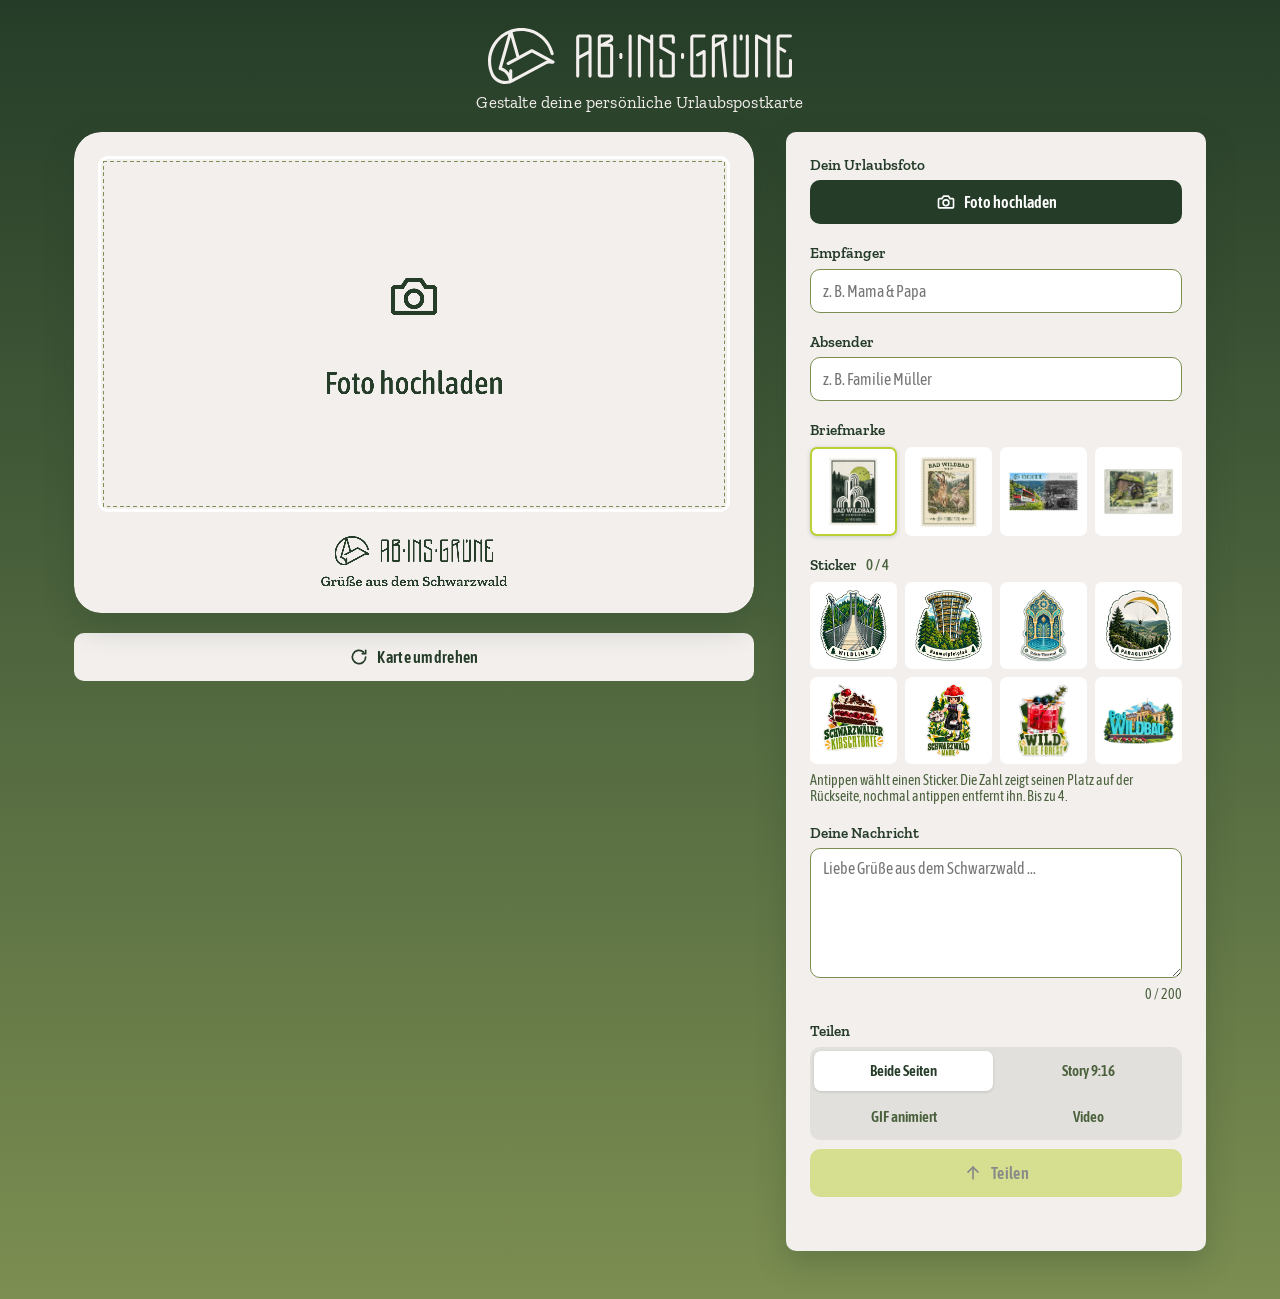
==== index.html @ 9fe1a728 "Two-step share for GIF/video so navigator.share runs inside a fresh tap Co-Authored-By: Claude Sonne" ====
<!DOCTYPE html>
<html lang="de">
<head>
  <meta charset="UTF-8">
  <meta name="viewport" content="width=device-width, initial-scale=1.0">
  <title>Ab ins Grüne – Postkarten-Generator</title>
  <link rel="preconnect" href="https://fonts.googleapis.com">
  <link rel="preconnect" href="https://fonts.gstatic.com" crossorigin>
  <link href="https://fonts.googleapis.com/css2?family=Zilla+Slab:wght@400;600;700&family=Asap+Condensed:ital,wght@0,400;0,500;0,600;0,700;1,500&display=swap" rel="stylesheet">
  <link rel="stylesheet" href="postkarte.css?v=8">
</head>
<body>
  <header class="page-header">
    <img class="page-logo" src="assets/AIG_logotype_signet_links_dust.svg" alt="Ab ins Grüne">
    <p class="page-tagline">Gestalte deine persönliche Urlaubspostkarte</p>
  </header>

  <main class="layout">
    <section class="preview-column">
      <div class="postcard-flip" id="postcard-flip">
        <div class="postcard-flip-inner" id="postcard-flip-inner">
          <div class="postcard-face postcard-face--front">
            <div class="postcard-face-clip">
              <canvas id="canvas-front" width="2880" height="2036" aria-label="Vorderseite der Postkarte"></canvas>
            </div>
          </div>
          <div class="postcard-face postcard-face--back">
            <div class="postcard-face-clip">
              <canvas id="canvas-back" width="2880" height="2036" aria-label="Rückseite der Postkarte"></canvas>
            </div>
          </div>
        </div>
      </div>

      <!-- Bewusst nur Karte + Umdrehen: diese Spalte klebt mobil am oberen Rand
           (siehe postkarte.css), und position: sticky kann nur innerhalb der
           eigenen Elternbox wandern. Alles weitere würde die angeheftete
           Höhe aufblasen und die Formularfelder verdrängen — die
           Teilen-Bedienung sitzt deshalb in der Formularspalte. -->
      <div class="preview-actions">
        <button type="button" id="btn-flip" class="btn btn-secondary">
          <svg class="btn-icon" viewBox="0 0 24 24" width="24" height="24" fill="none" stroke="currentColor" stroke-width="2" stroke-linecap="round" stroke-linejoin="round" aria-hidden="true"><path d="M20 12a8 8 0 1 1-2.6-5.9"/><path d="M20 4v4h-4"/></svg> Karte umdrehen
        </button>
      </div>
    </section>

    <section class="form-column">
      <div class="form-group">
        <label for="photo-input" class="form-label">Dein Urlaubsfoto</label>
        <label for="photo-input" class="upload-button">
          <svg class="btn-icon" viewBox="0 0 24 24" width="24" height="24" fill="none" stroke="currentColor" stroke-width="2" stroke-linecap="round" stroke-linejoin="round" aria-hidden="true"><path d="M4 8h3l2-3h6l2 3h3a1 1 0 0 1 1 1v9a1 1 0 0 1-1 1H4a1 1 0 0 1-1-1V9a1 1 0 0 1 1-1z"/><circle cx="12" cy="13" r="3.5"/></svg> Foto hochladen
        </label>
        <input type="file" id="photo-input" accept="image/*" class="visually-hidden">
        <button type="button" id="btn-recrop" class="btn btn-secondary form-button" hidden>
          <svg class="btn-icon" viewBox="0 0 24 24" width="24" height="24" fill="none" stroke="currentColor" stroke-width="2" stroke-linecap="round" stroke-linejoin="round" aria-hidden="true"><circle cx="6" cy="6" r="3"/><circle cx="6" cy="18" r="3"/><path d="M8.5 7.5 20 19M8.5 16.5 20 5"/></svg> Ausschnitt anpassen
        </button>
      </div>

      <div class="form-group">
        <label for="recipient-input" class="form-label">Empfänger</label>
        <input type="text" id="recipient-input" class="form-input" placeholder="z. B. Mama &amp; Papa" maxlength="40">
      </div>

      <div class="form-group">
        <label for="sender-input" class="form-label">Absender</label>
        <input type="text" id="sender-input" class="form-input" placeholder="z. B. Familie M&uuml;ller" maxlength="40">
      </div>

      <!-- Auswahl ueber Bildvorschauen statt Textlabels: der Gast sieht, was
           er waehlt. Die Gruppe wird von updateStampOptions() ausgeblendet,
           wenn keines der Motive geladen werden konnte. -->
      <div class="form-group stamp-group" id="stamp-group" hidden>
        <span class="form-label">Briefmarke</span>
        <div class="stamp-choices" role="group" aria-label="Briefmarken-Motiv">
          <button type="button" class="stamp-choice" data-stamp="bad-wildbad" aria-pressed="false">
            <img src="assets/AIG_marke_bad_wildbad.webp" alt="Bad Wildbad" loading="lazy">
          </button>
          <button type="button" class="stamp-choice" data-stamp="hasen" aria-pressed="false">
            <img src="assets/AIG_marke_hasen.webp" alt="Hasen" loading="lazy">
          </button>
          <button type="button" class="stamp-choice" data-stamp="sommerbergbahn" aria-pressed="false">
            <img src="assets/AIG_marke_sommerbergbahn.webp" alt="Sommerbergbahn" loading="lazy">
          </button>
          <button type="button" class="stamp-choice" data-stamp="wasserrad" aria-pressed="false">
            <img src="assets/AIG_marke_wasserrad.webp" alt="Wasserrad im Kurpark" loading="lazy">
          </button>
        </div>
      </div>

      <!-- Sticker liegen auf der Rueckseite unter den Adresszeilen (feste
           Plaetze, siehe drawBackStickers in postkarte.js). Die Kacheln sind
           Schalter und werden von updateStickerOptions() eingeblendet, sobald
           ihre Datei geladen ist; die Zahl darauf ist der Platz auf der Karte. -->
      <div class="form-group sticker-group" id="sticker-group" hidden>
        <span class="form-label">Sticker <span class="sticker-count" id="sticker-count">0 / 4</span></span>
        <div class="sticker-choices" role="group" aria-label="Sticker auswählen">
          <button type="button" class="sticker-choice" data-sticker="wildline" aria-label="Sticker Wildline" aria-pressed="false" hidden>
            <img src="assets/AIG_sticker_wildline.webp" alt="" loading="lazy">
          </button>
          <button type="button" class="sticker-choice" data-sticker="baumwipfelpfad" aria-label="Sticker Baumwipfelpfad" aria-pressed="false" hidden>
            <img src="assets/AIG_sticker_baumwipfelpfad.webp" alt="" loading="lazy">
          </button>
          <button type="button" class="sticker-choice" data-sticker="palais-thermal" aria-label="Sticker Palais Thermal" aria-pressed="false" hidden>
            <img src="assets/AIG_sticker_palais_thermal.webp" alt="" loading="lazy">
          </button>
          <button type="button" class="sticker-choice" data-sticker="paragliding" aria-label="Sticker Paragliding" aria-pressed="false" hidden>
            <img src="assets/AIG_sticker_paragliding.webp" alt="" loading="lazy">
          </button>
          <button type="button" class="sticker-choice" data-sticker="kirschtorte" aria-label="Sticker Schwarzwälder Kirschtorte" aria-pressed="false" hidden>
            <img src="assets/AIG_sticker_kirschtorte.webp" alt="" loading="lazy">
          </button>
          <button type="button" class="sticker-choice" data-sticker="marie" aria-label="Sticker Schwarzwald Marie" aria-pressed="false" hidden>
            <img src="assets/AIG_sticker_marie.webp" alt="" loading="lazy">
          </button>
          <button type="button" class="sticker-choice" data-sticker="wild-blue-forest" aria-label="Sticker Wild Blue Forest" aria-pressed="false" hidden>
            <img src="assets/AIG_sticker_wild_blue_forest.webp" alt="" loading="lazy">
          </button>
          <button type="button" class="sticker-choice" data-sticker="bad-wildbad" aria-label="Sticker Bad Wildbad" aria-pressed="false" hidden>
            <img src="assets/AIG_sticker_bad_wildbad.webp" alt="" loading="lazy">
          </button>
        </div>
        <p class="sticker-hint">Antippen wählt einen Sticker. Die Zahl zeigt seinen Platz auf der Rückseite, nochmal antippen entfernt ihn. Bis zu 4.</p>
      </div>

      <div class="form-group">
        <label for="message-input" class="form-label">Deine Nachricht</label>
        <textarea id="message-input" class="form-textarea" rows="6" maxlength="200" placeholder="Liebe Grüße aus dem Schwarzwald ..."></textarea>
        <p class="char-counter"><span id="char-count">0</span> / 200</p>
      </div>

      <div class="form-group share-group">
        <span class="form-label">Teilen</span>

        <div class="share-format" role="group" aria-label="Format zum Teilen">
          <button type="button" id="fmt-both" class="share-format-option is-active" aria-pressed="true">Beide Seiten</button>
          <button type="button" id="fmt-story" class="share-format-option" aria-pressed="false">Story 9:16</button>
          <button type="button" id="fmt-gif" class="share-format-option" aria-pressed="false">GIF animiert</button>
          <button type="button" id="fmt-video" class="share-format-option" aria-pressed="false">Video</button>
        </div>

        <button type="button" id="btn-share" class="btn btn-primary share-button" disabled>
          <svg class="btn-icon" viewBox="0 0 24 24" width="24" height="24" fill="none" stroke="currentColor" stroke-width="2" stroke-linecap="round" stroke-linejoin="round" aria-hidden="true"><path d="M12 19V5"/><path d="M6 11l6-6 6 6"/></svg> <span id="share-label">Teilen</span>
        </button>
        <p class="share-status" id="share-status" role="status" aria-live="polite"></p>

      </div>
    </section>
  </main>

  <!-- Bewusst am Ende von <body> und ausserhalb von .layout: .postcard-flip
       setzt perspective und .postcard-flip-inner ein transform, beides erzeugt
       einen Containing Block, in dem ein Overlay falsch sitzen wuerde.
       Natives <dialog> + showModal() liefert Fokusfalle, Escape, Top-Layer und
       inerten Hintergrund ohne selbstgebaute Logik. -->
  <dialog id="crop-dialog" class="crop-dialog" aria-labelledby="crop-dialog-title">
    <div class="crop-dialog-body">
      <h2 id="crop-dialog-title" class="crop-dialog-title">Bildausschnitt w&auml;hlen</h2>

      <div class="crop-stage" id="crop-stage">
        <canvas id="crop-canvas" aria-label="Vorschau des gew&auml;hlten Bildausschnitts"></canvas>
      </div>

      <!-- Zoom-Slider zusaetzlich zu Mausrad/Pinch, weil ein Canvas selbst
           nicht per Tastatur oder Screenreader bedienbar ist. -->
      <div class="crop-zoom">
        <label for="crop-zoom" class="crop-zoom-label">Zoom</label>
        <input type="range" id="crop-zoom" class="crop-zoom-slider" min="1" max="4" step="0.01" value="1">
      </div>

      <p class="crop-hint">Zum Verschieben ziehen. Zum Zoomen (auch Verkleinern) den Regler, das Mausrad oder zwei Finger nutzen.</p>

      <div class="crop-actions">
        <button type="button" id="crop-cancel" class="btn btn-secondary">Abbrechen</button>
        <button type="button" id="crop-confirm" class="btn btn-primary">&Uuml;bernehmen</button>
      </div>
    </div>
  </dialog>

  <script src="postkarte.js?v=8"></script>
</body>
</html>
---- postkarte.css ----
/* ============================================================
   Ab ins Grüne – Marken-Tokens
   Quelle: Ab_ins_Gruene_Brand_Guideline.pdf (Stand 27.08.2026)
   Logo-Dateien liegen unverändert in /assets (Original-SVG).
   ============================================================ */
:root {
  --c-wald: #253C28;
  --c-wald2: #4A613C;
  --c-wald3: #7C8E51;
  --c-fichte: #BBD034;
  --c-graphite: #202829;
  --c-dust: #F2EFED;
  --c-white: #FFFFFF;
  --c-gold: #A17621;
  --c-gold2: #D4A12C;
  --c-gold3: #FFD962;

  --font-heading: 'Zilla Slab', Georgia, 'Iowan Old Style', serif;
  --font-body: 'Asap Condensed', 'Segoe UI', system-ui, sans-serif;

  --radius: 10px;
  --shadow-card: 0 12px 30px rgba(37, 60, 40, 0.25);
}

* {
  box-sizing: border-box;
}

html, body {
  margin: 0;
  padding: 0;
}

body {
  background: var(--c-wald3);
  background: linear-gradient(180deg, var(--c-wald) 0%, var(--c-wald2) 45%, var(--c-wald3) 100%);
  min-height: 100vh;
  font-family: var(--font-body);
  color: var(--c-graphite);
}

.visually-hidden {
  position: absolute;
  width: 1px;
  height: 1px;
  overflow: hidden;
  clip: rect(0 0 0 0);
  white-space: nowrap;
}

/* ---------------- Header ---------------- */
.page-header {
  display: flex;
  flex-direction: column;
  align-items: center;
  gap: 0.5rem;
  padding: 1.75rem 1rem 1.25rem;
  text-align: center;
}

.page-logo {
  height: 56px;
  width: auto;
}

.page-tagline {
  margin: 0;
  color: var(--c-dust);
  font-family: var(--font-heading);
  font-size: 1.05rem;
  letter-spacing: 0.01em;
}

/* ---------------- Layout ---------------- */
.layout {
  display: flex;
  flex-direction: column;
  align-items: center;
  gap: 2rem;
  padding: 0 1rem 3rem;
  max-width: 1240px;
  margin: 0 auto;
}

.preview-column {
  display: flex;
  flex-direction: column;
  align-items: center;
  width: 100%;
  max-width: 420px;
}

.form-column {
  width: 100%;
  max-width: 420px;
  background: var(--c-dust);
  border-radius: var(--radius);
  padding: 1.5rem;
  box-shadow: var(--shadow-card);
}

@media (min-width: 900px) {
  .layout {
    flex-direction: row;
    align-items: flex-start;
    justify-content: center;
  }

  /* Die Karte bekommt allen Platz, den das Formular uebrig laesst (bis 680px,
     vorher 420px); das Formular behaelt seine feste Breite. */
  .preview-column {
    flex: 1 1 0;
    min-width: 0;
    max-width: 680px;
  }

  .form-column {
    flex: 0 0 420px;
  }
}

/* ---------------- Postcard flip ---------------- */
.postcard-flip {
  width: 100%;
  perspective: 1800px;
  cursor: pointer;
}

.postcard-flip-inner {
  position: relative;
  width: 100%;
  /* Default (Querformat); wird von applyFormat() in postkarte.js dynamisch
     per Inline-Style auf das tatsächlich gewählte Kartenformat gesetzt. */
  aspect-ratio: 2880 / 2036;
  transform-style: preserve-3d;
  -webkit-transform-style: preserve-3d;
  transition: transform 0.7s cubic-bezier(0.4, 0.2, 0.2, 1);
  /* Hier bewusst KEIN filter/opacity/mask: das sind Grouping-Properties, die
     den preserve-3d-Kontext abflachen. Ein filter: drop-shadow() an dieser
     Stelle hat genau das getan — dadurch wurde beim Umdrehen die gespiegelte
     Vorderseite statt der Rückseite angezeigt. Der Kartenschatten liegt
     deshalb als box-shadow auf .postcard-face-clip. */
}

.postcard-flip-inner.is-flipped {
  transform: rotateY(180deg);
  -webkit-transform: rotateY(180deg);
}

/* backface-visibility + 3D-Rotation leben auf diesem Element; der visuelle
   Zuschnitt (border-radius/overflow) lebt auf .postcard-face-clip darunter.
   Getrennt, weil WebKit/Safari backface-visibility unzuverlässig ignoriert,
   wenn overflow:hidden auf demselben Element wie ein 3D-transform sitzt —
   das erzeugte den "gespiegelte Rückseite"-Bug. */
.postcard-face {
  position: absolute;
  inset: 0;
  backface-visibility: hidden;
  -webkit-backface-visibility: hidden;
}

.postcard-face--back {
  transform: rotateY(180deg);
  -webkit-transform: rotateY(180deg);
}

.postcard-face-clip {
  position: absolute;
  inset: 0;
  /* 4 % der Breite, 5,66 % der Hoehe = kreisrunde Ecken im Kartenverhaeltnis
     1,414. Passt zu CARD_RADIUS.card in postkarte.js (Export). */
  border-radius: 4% / 5.66%;
  overflow: hidden;
  /* Kartenschatten: siehe Hinweis bei .postcard-flip-inner — als box-shadow
     pro Kartenseite, weil ein filter auf dem 3D-Container den Flip zerstört.
     overflow:hidden beschneidet nur Kinder, nicht den eigenen Schatten. */
  box-shadow: var(--shadow-card);
}

.postcard-face canvas {
  display: block;
  width: 100%;
  height: 100%;
  border-radius: 4% / 5.66%;
}

/* Klebende Vorschau — nur einspaltig (unterhalb des 900px-Umbruchs). Im
   Desktop-Zweispalter steht die Vorschau ohnehin permanent neben dem
   Formular. Die Referenz (wishpost.one) lässt ihre klebende Vorschau 63–78 %
   der Viewporthöhe belegen; hier deshalb auf 50vh begrenzt, damit darunter
   genug Platz für die Bedienelemente bleibt. */
@media (max-width: 899px) {
  .preview-column {
    position: sticky;
    top: 0;
    z-index: 2;
    /* Volle Breite trotz des 1rem-Paddings von .layout, damit beim Scrollen
       nichts unter der klebenden Vorschau durchscheint. */
    width: calc(100% + 2rem);
    max-width: none;
    margin: 0 -1rem;
    padding: 0.75rem 1rem;
    background: var(--c-wald2);
    box-shadow: 0 8px 18px rgba(37, 60, 40, 0.3);
  }

  /* Höhenbegrenzung der Karte. --card-aspect wird von applyFormat() gesetzt,
     damit Quer- und Hochformat dieselbe Maximalhöhe einhalten. */
  .postcard-flip {
    width: min(100%, calc(50vh * var(--card-aspect, 1.414)));
  }
}

/* ---------------- Buttons ---------------- */
.preview-actions {
  display: flex;
  gap: 0.75rem;
  width: 100%;
  margin-top: 1.25rem;
}

.btn {
  flex: 1;
  min-height: 48px;
  border: none;
  border-radius: var(--radius);
  font-family: var(--font-body);
  font-weight: 600;
  font-size: 1rem;
  letter-spacing: 0.02em;
  cursor: pointer;
  display: inline-flex;
  align-items: center;
  justify-content: center;
  gap: 0.5rem;
  transition: transform 0.15s ease, opacity 0.15s ease;
}

.btn:active {
  transform: scale(0.97);
}

.btn:disabled {
  opacity: 0.5;
  cursor: not-allowed;
}

.btn-primary {
  background: var(--c-fichte);
  color: var(--c-graphite);
}

.btn-secondary {
  background: var(--c-dust);
  color: var(--c-wald);
}

/* Symbole sind Vektorgrafiken (currentColor), keine Zeichen aus einer
   Systemschrift: die Guideline erlaubt nur Asap Condensed und Zilla Slab. */
.btn-icon {
  width: 1.25rem;
  height: 1.25rem;
  flex: none;
  display: block;
}

.share-status {
  min-height: 1.25rem;
  margin: 0.6rem 0 0;
  color: var(--c-wald2);
  font-size: 0.9rem;
  text-align: center;
}

/* ---------------- Teilen ---------------- */
.share-format {
  display: flex;
  flex-wrap: wrap; /* vier Optionen: mobil zwei Zeilen */
  gap: 0.35rem;
  width: 100%;
  margin-top: 0;
  padding: 0.25rem;
  background: rgba(37, 60, 40, 0.08);
  border-radius: var(--radius);
}

.share-format-option {
  flex: 1 1 40%;
  min-height: 40px;
  border: none;
  border-radius: calc(var(--radius) - 3px);
  background: transparent;
  color: var(--c-wald2);
  font-family: var(--font-body);
  font-weight: 600;
  font-size: 0.92rem;
  cursor: pointer;
  transition: background 0.15s ease, color 0.15s ease;
}

.share-format-option.is-active {
  background: var(--c-white);
  color: var(--c-wald);
  box-shadow: 0 1px 3px rgba(37, 60, 40, 0.18);
}

.share-format-option:focus-visible {
  outline: 2px solid var(--c-fichte);
  outline-offset: 2px;
}

/* Primaerer Teilen-Button sitzt jetzt in der Formularspalte. */
.share-button {
  width: 100%;
  margin-top: 0.55rem;
}

/* ---------------- Form ---------------- */
.form-group {
  margin-bottom: 1.25rem;
}

.form-group:last-child {
  margin-bottom: 0;
}

.form-label {
  display: block;
  font-family: var(--font-heading);
  font-weight: 600;
  font-size: 0.95rem;
  color: var(--c-wald);
  margin-bottom: 0.4rem;
}

.upload-button {
  display: inline-flex;
  align-items: center;
  gap: 0.5rem;
  min-height: 44px;
  padding: 0 1rem;
  background: var(--c-wald);
  color: var(--c-white);
  border-radius: var(--radius);
  cursor: pointer;
  font-weight: 600;
  width: 100%;
  justify-content: center;
}

.upload-button:active {
  transform: scale(0.98);
}

.form-input,
.form-textarea {
  width: 100%;
  min-height: 44px;
  padding: 0.6rem 0.75rem;
  border: 1px solid var(--c-wald3);
  border-radius: var(--radius);
  font-family: var(--font-body);
  font-size: 1rem;
  color: var(--c-graphite);
  background: var(--c-white);
  resize: vertical;
}

.form-input:focus,
.form-textarea:focus {
  outline: 2px solid var(--c-fichte);
  outline-offset: 1px;
}

.char-counter {
  margin: 0.35rem 0 0;
  text-align: right;
  font-size: 0.85rem;
  color: var(--c-wald2);
}

/* ---------------- Zuschneide-Dialog ---------------- */
/* Muss !important sein: .btn setzt display: inline-flex und würde das
   hidden-Attribut sonst überschreiben. */
[hidden] {
  display: none !important;
}

.crop-dialog {
  width: 100%;
  max-width: min(560px, calc(100vw - 2rem));
  padding: 0;
  border: none;
  border-radius: var(--radius);
  background: var(--c-dust);
  color: var(--c-graphite);
  box-shadow: var(--shadow-card);
}

.crop-dialog::backdrop {
  background: rgba(32, 40, 41, 0.65);
}

.crop-dialog-body {
  padding: 1.25rem;
}

.crop-dialog-title {
  margin: 0 0 0.85rem;
  font-family: var(--font-heading);
  font-weight: 600;
  font-size: 1.15rem;
  color: var(--c-wald);
}

.crop-stage {
  display: flex;
  align-items: center;
  justify-content: center;
  background: var(--c-graphite);
  border-radius: var(--radius);
  overflow: hidden;
}

#crop-canvas {
  display: block;
  cursor: grab;
  /* Zwingend: ohne touch-action: none scrollt auf dem Smartphone die Seite
     beim Ziehen und zoomt beim Pinchen — die Funktion wäre für die
     Hauptzielgruppe unbenutzbar. */
  touch-action: none;
}

#crop-canvas:active {
  cursor: grabbing;
}

.crop-zoom {
  display: flex;
  align-items: center;
  gap: 0.75rem;
  margin-top: 1rem;
}

.crop-zoom-label {
  font-family: var(--font-heading);
  font-weight: 600;
  font-size: 0.95rem;
  color: var(--c-wald);
}

.crop-zoom-slider {
  flex: 1;
  min-height: 44px;
  accent-color: var(--c-wald2);
}

.crop-hint {
  margin: 0.5rem 0 0;
  font-size: 0.9rem;
  color: var(--c-wald2);
}

.crop-actions {
  display: flex;
  gap: 0.75rem;
  margin-top: 1.25rem;
}

/* .btn-secondary ist dust-farben — auf dem dust-farbenen Dialog-/Formulargrund
   sonst unsichtbar. */
.crop-actions .btn-secondary,
.form-button {
  background: var(--c-white);
  border: 1px solid var(--c-wald3);
}

.form-button {
  width: 100%;
  margin-top: 0.6rem;
}

/* ---------------- Briefmarken-Auswahl ---------------- */
/* Die Motive sind unterschiedlich proportioniert (zwei hoch-, zwei
   querformatig). Die Kacheln sind deshalb gleich hoch und zentrieren das
   Motiv, statt es auf ein einheitliches Format zu zwingen. */
.stamp-choices {
  display: flex;
  gap: 0.5rem;
  margin-top: 0.5rem;
}

.stamp-choice {
  flex: 1;
  display: flex;
  align-items: center;
  justify-content: center;
  min-height: 84px;
  padding: 0.4rem;
  border: 2px solid transparent;
  border-radius: calc(var(--radius) - 3px);
  background: var(--c-white);
  cursor: pointer;
  transition: border-color 0.15s ease, box-shadow 0.15s ease;
}

.stamp-choice img {
  max-width: 100%;
  max-height: 72px;
  width: auto;
  height: auto;
  display: block;
}

.stamp-choice.is-active {
  border-color: var(--c-fichte);
  box-shadow: 0 1px 4px rgba(37, 60, 40, 0.2);
}

.stamp-choice:focus-visible {
  outline: 2px solid var(--c-fichte);
  outline-offset: 2px;
}

/* ---------------- Sticker ---------------- */
/* Kacheln wie bei den Briefmarken: Bild statt Text, damit der Gast sieht, was
   er hinzufuegt. Die Motive sind hoch, quer oder quadratisch, deshalb zentriert
   die Kachel das Bild per contain statt es zu strecken. */
.sticker-count {
  margin-left: 0.35rem;
  font-family: var(--font-body);
  font-weight: 500;
  color: var(--c-wald2);
}

.sticker-choices {
  display: grid;
  /* minmax(0, 1fr): sonst blaeht die Groesse der Bilder die Spalten auf. */
  grid-template-columns: repeat(4, minmax(0, 1fr));
  gap: 0.5rem;
  margin-top: 0.5rem;
}

/* iOS Safari rechnet aspect-ratio auf <button> im Grid und Prozent-Hoehen auf
   Bildern unzuverlaessig (Kacheln ungleich hoch, Bilder ragen heraus). Deshalb:
   Quadrat per padding-top-Trick, Bild absolut und per object-fit eingepasst. */
.sticker-choice {
  display: block;
  position: relative;
  min-width: 0;
  width: 100%;
  height: 0;
  padding: 0 0 calc(100% - 4px); /* minus 2 x 2px Rand: exakt quadratisch */
  border: 2px solid transparent;
  border-radius: calc(var(--radius) - 3px);
  background: var(--c-white);
  cursor: pointer;
  transition: border-color 0.15s ease, transform 0.15s ease, opacity 0.15s ease;
}

.sticker-choice img {
  position: absolute;
  inset: 0.3rem;
  width: calc(100% - 0.6rem);
  height: calc(100% - 0.6rem);
  object-fit: contain;
  display: block;
}

.sticker-choice:not(:disabled):active {
  transform: scale(0.95);
}

.sticker-choice:disabled {
  opacity: 0.4;
  cursor: not-allowed;
}

.sticker-choice:focus-visible {
  outline: 2px solid var(--c-fichte);
  outline-offset: 2px;
}

.sticker-hint {
  margin: 0.5rem 0 0;
  font-size: 0.9rem;
  color: var(--c-wald2);
}

/* Zahl auf einer gewaehlten Kachel = Platz des Stickers auf der Rueckseite.
   Kommt aus data-number (updateStickerOptions), ohne eigenes DOM-Element. */
.sticker-choice {
  position: relative;
}

.sticker-choice[aria-pressed="true"] {
  border-color: var(--c-fichte);
  box-shadow: 0 1px 4px rgba(37, 60, 40, 0.2);
}

.sticker-choice[data-number]::after {
  content: attr(data-number);
  position: absolute;
  top: -0.4rem;
  right: -0.4rem;
  width: 1.5rem;
  height: 1.5rem;
  display: flex;
  align-items: center;
  justify-content: center;
  border-radius: 50%;
  background: var(--c-wald);
  color: var(--c-white);
  font-weight: 700;
  font-size: 0.95rem;
  line-height: 1;
}
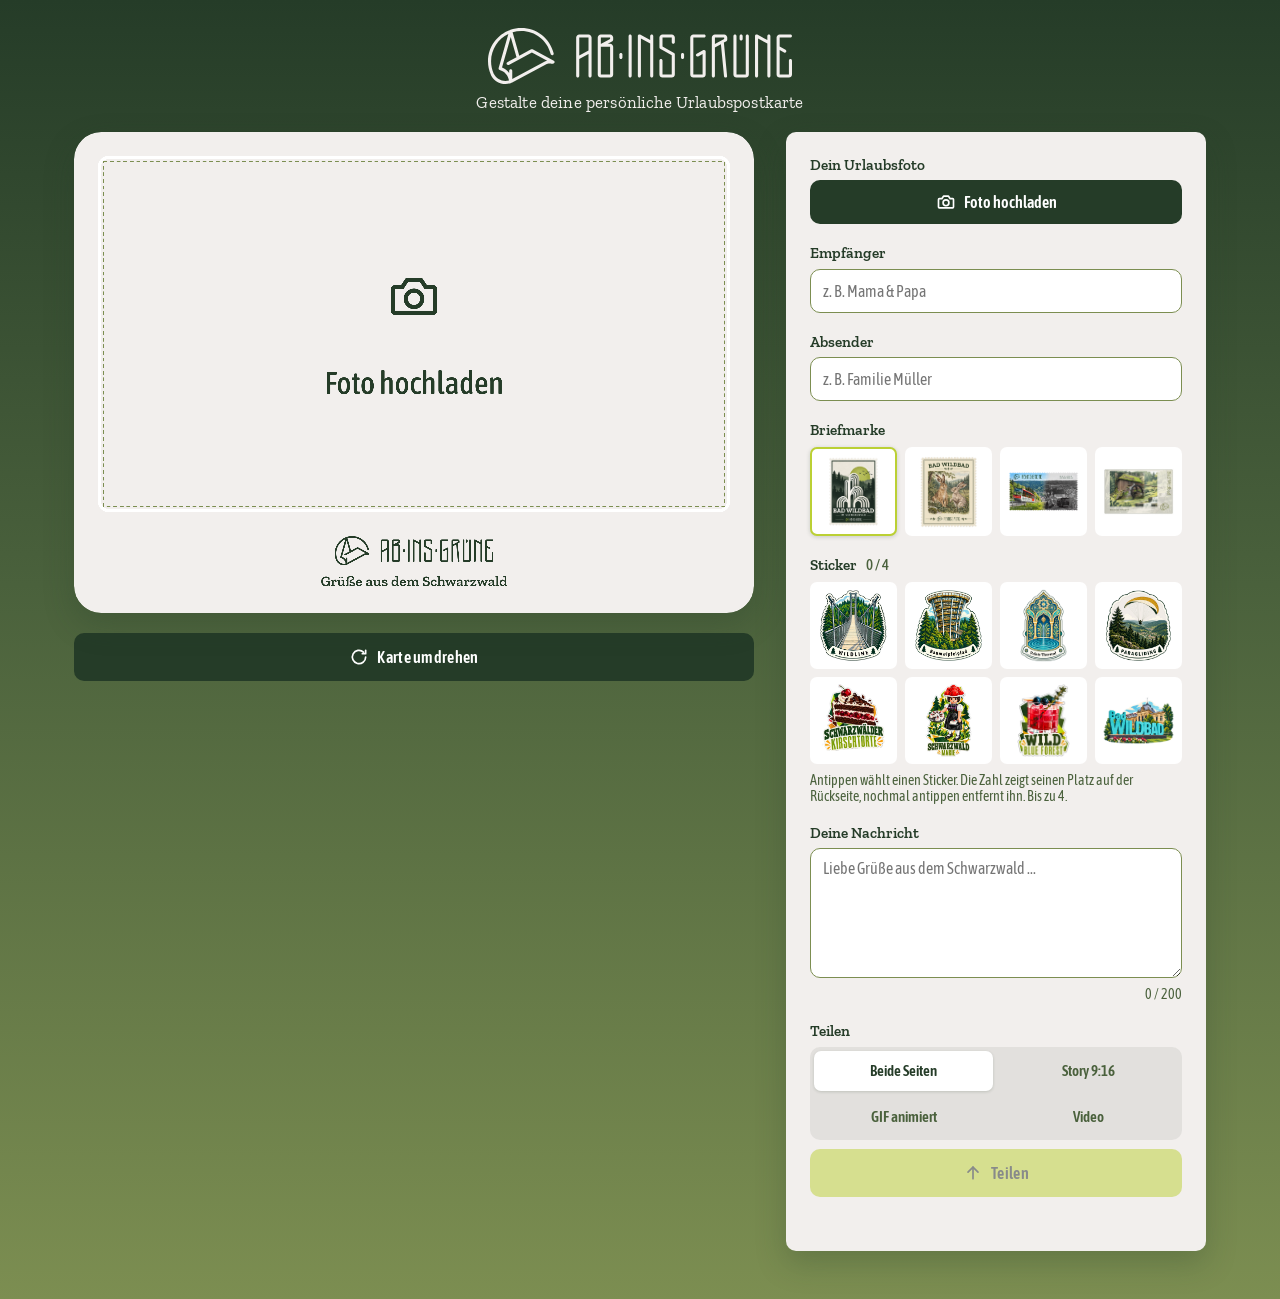
==== commit a27e76c5: "Make flip button forest green like the upload button Co-Authored-By: Claude Sonnet 5.5 <noreply@anth" ====
--- a/index.html
+++ b/index.html
@@ -7,7 +7,7 @@
   <link rel="preconnect" href="https://fonts.googleapis.com">
   <link rel="preconnect" href="https://fonts.gstatic.com" crossorigin>
   <link href="https://fonts.googleapis.com/css2?family=Zilla+Slab:wght@400;600;700&family=Asap+Condensed:ital,wght@0,400;0,500;0,600;0,700;1,500&display=swap" rel="stylesheet">
-  <link rel="stylesheet" href="postkarte.css?v=8">
+  <link rel="stylesheet" href="postkarte.css?v=9">
 </head>
 <body>
   <header class="page-header">
@@ -176,6 +176,6 @@
     </div>
   </dialog>
 
-  <script src="postkarte.js?v=8"></script>
+  <script src="postkarte.js?v=9"></script>
 </body>
 </html>
--- a/postkarte.css
+++ b/postkarte.css
@@ -255,6 +255,12 @@
   color: var(--c-wald);
 }
 
+/* "Karte umdrehen" im selben Waldgruen wie "Foto hochladen" (.upload-button). */
+.preview-actions .btn-secondary {
+  background: var(--c-wald);
+  color: var(--c-white);
+}
+
 /* Symbole sind Vektorgrafiken (currentColor), keine Zeichen aus einer
    Systemschrift: die Guideline erlaubt nur Asap Condensed und Zilla Slab. */
 .btn-icon {
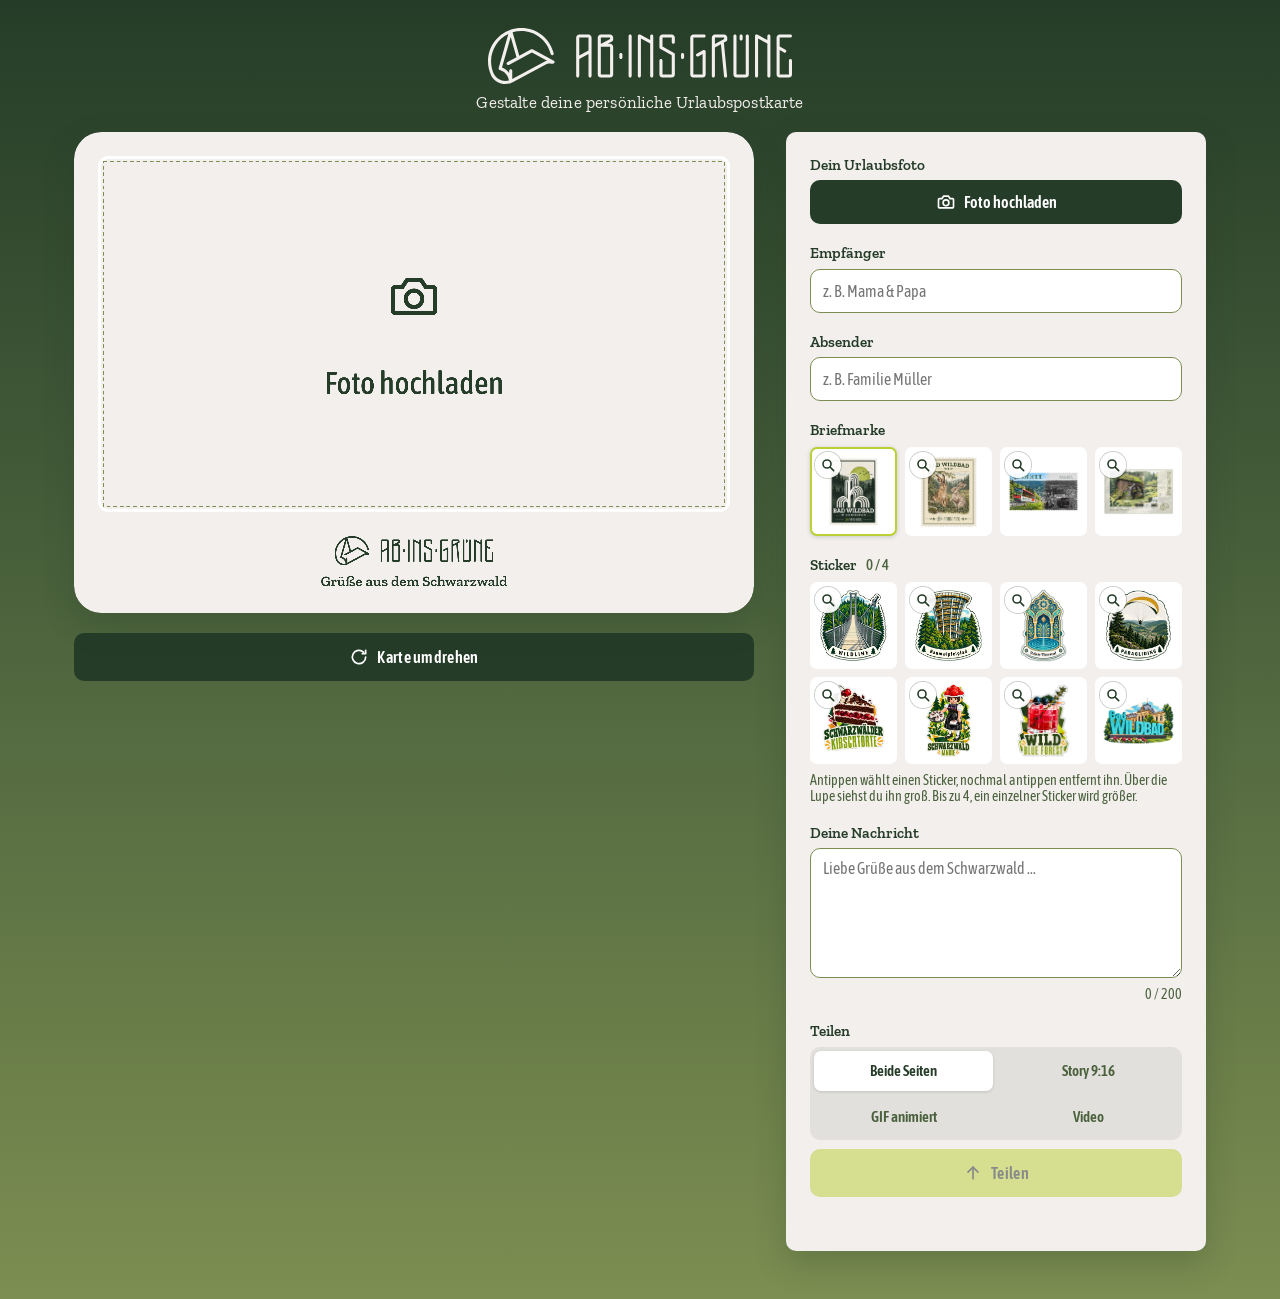
==== commit 5ead9ce7: "Preview dialog for stamps/stickers; stickers resize and centre by count Co-Authored-By: Claude Sonne" ====
--- a/index.html
+++ b/index.html
@@ -7,7 +7,7 @@
   <link rel="preconnect" href="https://fonts.googleapis.com">
   <link rel="preconnect" href="https://fonts.gstatic.com" crossorigin>
   <link href="https://fonts.googleapis.com/css2?family=Zilla+Slab:wght@400;600;700&family=Asap+Condensed:ital,wght@0,400;0,500;0,600;0,700;1,500&display=swap" rel="stylesheet">
-  <link rel="stylesheet" href="postkarte.css?v=9">
+  <link rel="stylesheet" href="postkarte.css?v=10">
 </head>
 <body>
   <header class="page-header">
@@ -119,7 +119,7 @@
             <img src="assets/AIG_sticker_bad_wildbad.webp" alt="" loading="lazy">
           </button>
         </div>
-        <p class="sticker-hint">Antippen wählt einen Sticker. Die Zahl zeigt seinen Platz auf der Rückseite, nochmal antippen entfernt ihn. Bis zu 4.</p>
+        <p class="sticker-hint">Antippen wählt einen Sticker, nochmal antippen entfernt ihn. Über die Lupe siehst du ihn groß. Bis zu 4, ein einzelner Sticker wird größer.</p>
       </div>
 
       <div class="form-group">
@@ -176,6 +176,19 @@
     </div>
   </dialog>
 
-  <script src="postkarte.js?v=9"></script>
+  <dialog id="preview-dialog" class="crop-dialog preview-dialog" aria-labelledby="preview-title">
+    <div class="crop-dialog-body">
+      <h2 id="preview-title" class="crop-dialog-title"></h2>
+      <div class="preview-stage">
+        <img id="preview-img" alt="">
+      </div>
+      <div class="crop-actions">
+        <button type="button" id="preview-close" class="btn btn-secondary">Schlie&szlig;en</button>
+        <button type="button" id="preview-action" class="btn btn-primary">Ausw&auml;hlen</button>
+      </div>
+    </div>
+  </dialog>
+
+  <script src="postkarte.js?v=10"></script>
 </body>
 </html>
--- a/postkarte.css
+++ b/postkarte.css
@@ -621,3 +621,50 @@
   font-size: 0.95rem;
   line-height: 1;
 }
+
+/* ---------------- Grossansicht Briefmarke / Sticker ---------------- */
+.zoom-hint {
+  position: absolute;
+  left: 3px;
+  top: 3px;
+  width: 26px;
+  height: 26px;
+  display: flex;
+  align-items: center;
+  justify-content: center;
+  border-radius: 50%;
+  background: rgba(255, 255, 255, 0.92);
+  color: var(--c-wald);
+  box-shadow: 0 0 0 1px rgba(37, 60, 40, 0.25);
+}
+
+.stamp-choice {
+  position: relative;
+}
+
+.preview-dialog {
+  max-width: min(420px, calc(100vw - 2rem));
+}
+
+.preview-stage {
+  display: flex;
+  align-items: center;
+  justify-content: center;
+  padding: 1rem;
+  background: var(--c-white);
+  border-radius: var(--radius);
+}
+
+.preview-stage img {
+  display: block;
+  max-width: 100%;
+  max-height: min(60vh, 420px);
+  width: auto;
+  height: auto;
+  object-fit: contain;
+}
+
+.preview-dialog .crop-actions .btn:disabled {
+  opacity: 0.55;
+  cursor: default;
+}
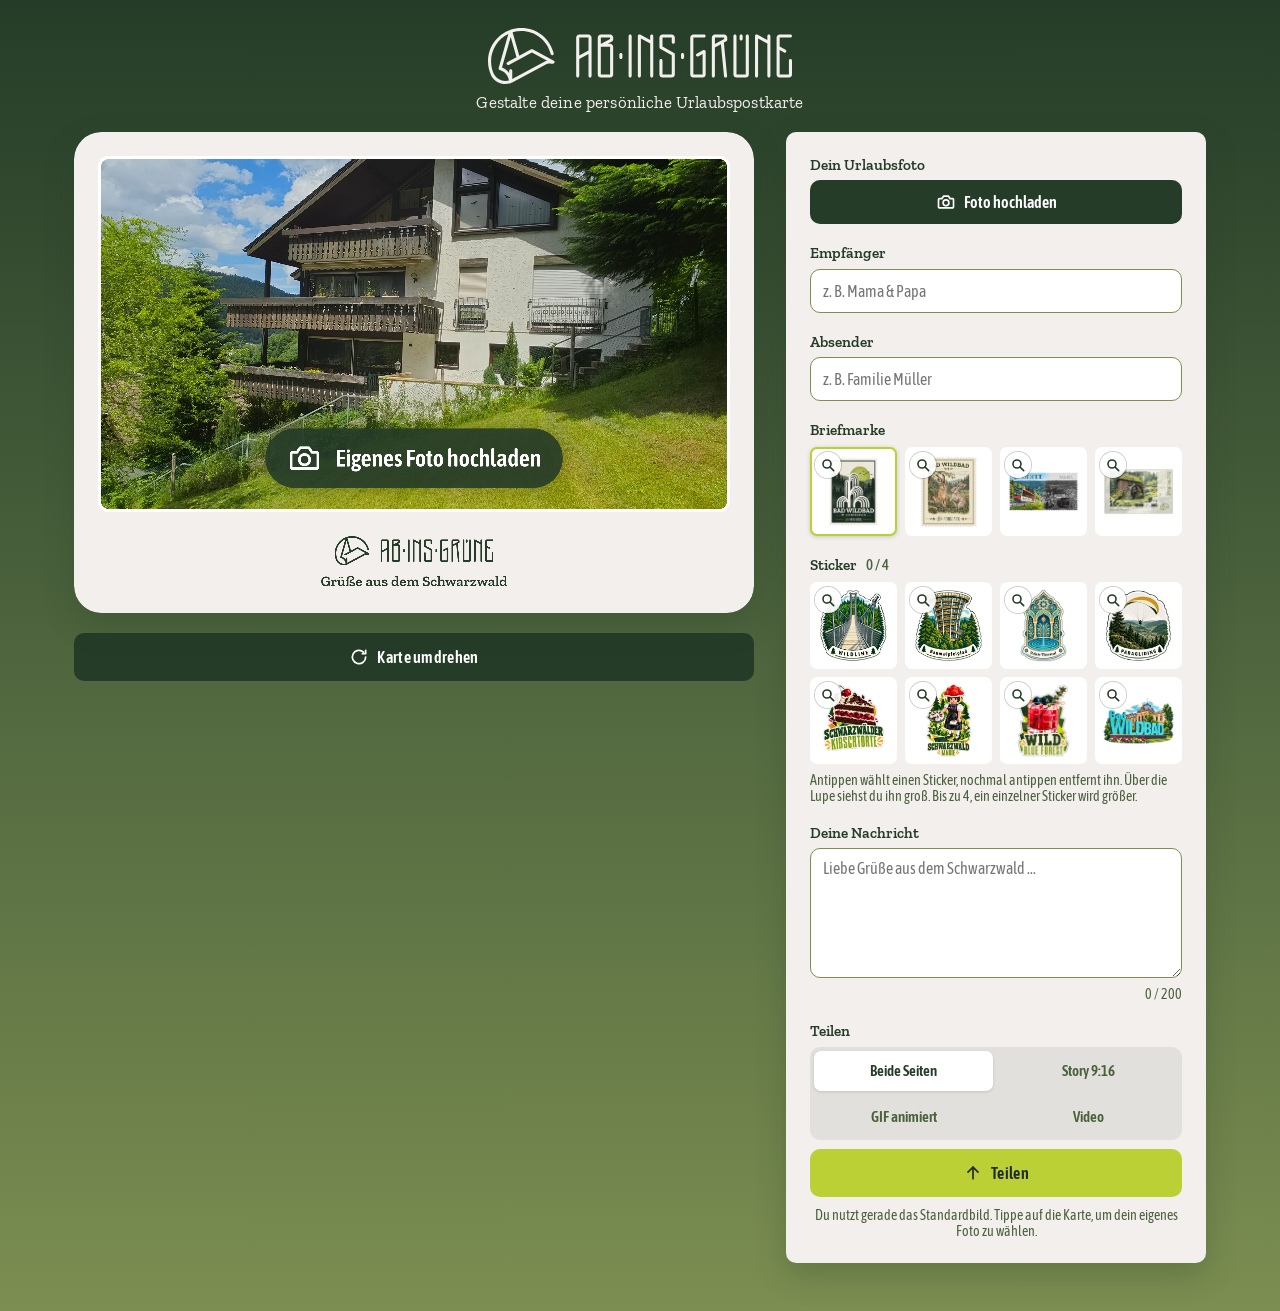
==== commit 56f32251: "Default front photo with upload hint (preview only); allow sharing with default Co-Authored-By: Clau" ====
--- a/index.html
+++ b/index.html
@@ -7,7 +7,7 @@
   <link rel="preconnect" href="https://fonts.googleapis.com">
   <link rel="preconnect" href="https://fonts.gstatic.com" crossorigin>
   <link href="https://fonts.googleapis.com/css2?family=Zilla+Slab:wght@400;600;700&family=Asap+Condensed:ital,wght@0,400;0,500;0,600;0,700;1,500&display=swap" rel="stylesheet">
-  <link rel="stylesheet" href="postkarte.css?v=10">
+  <link rel="stylesheet" href="postkarte.css?v=12">
 </head>
 <body>
   <header class="page-header">
@@ -189,6 +189,6 @@
     </div>
   </dialog>
 
-  <script src="postkarte.js?v=10"></script>
+  <script src="postkarte.js?v=12"></script>
 </body>
 </html>
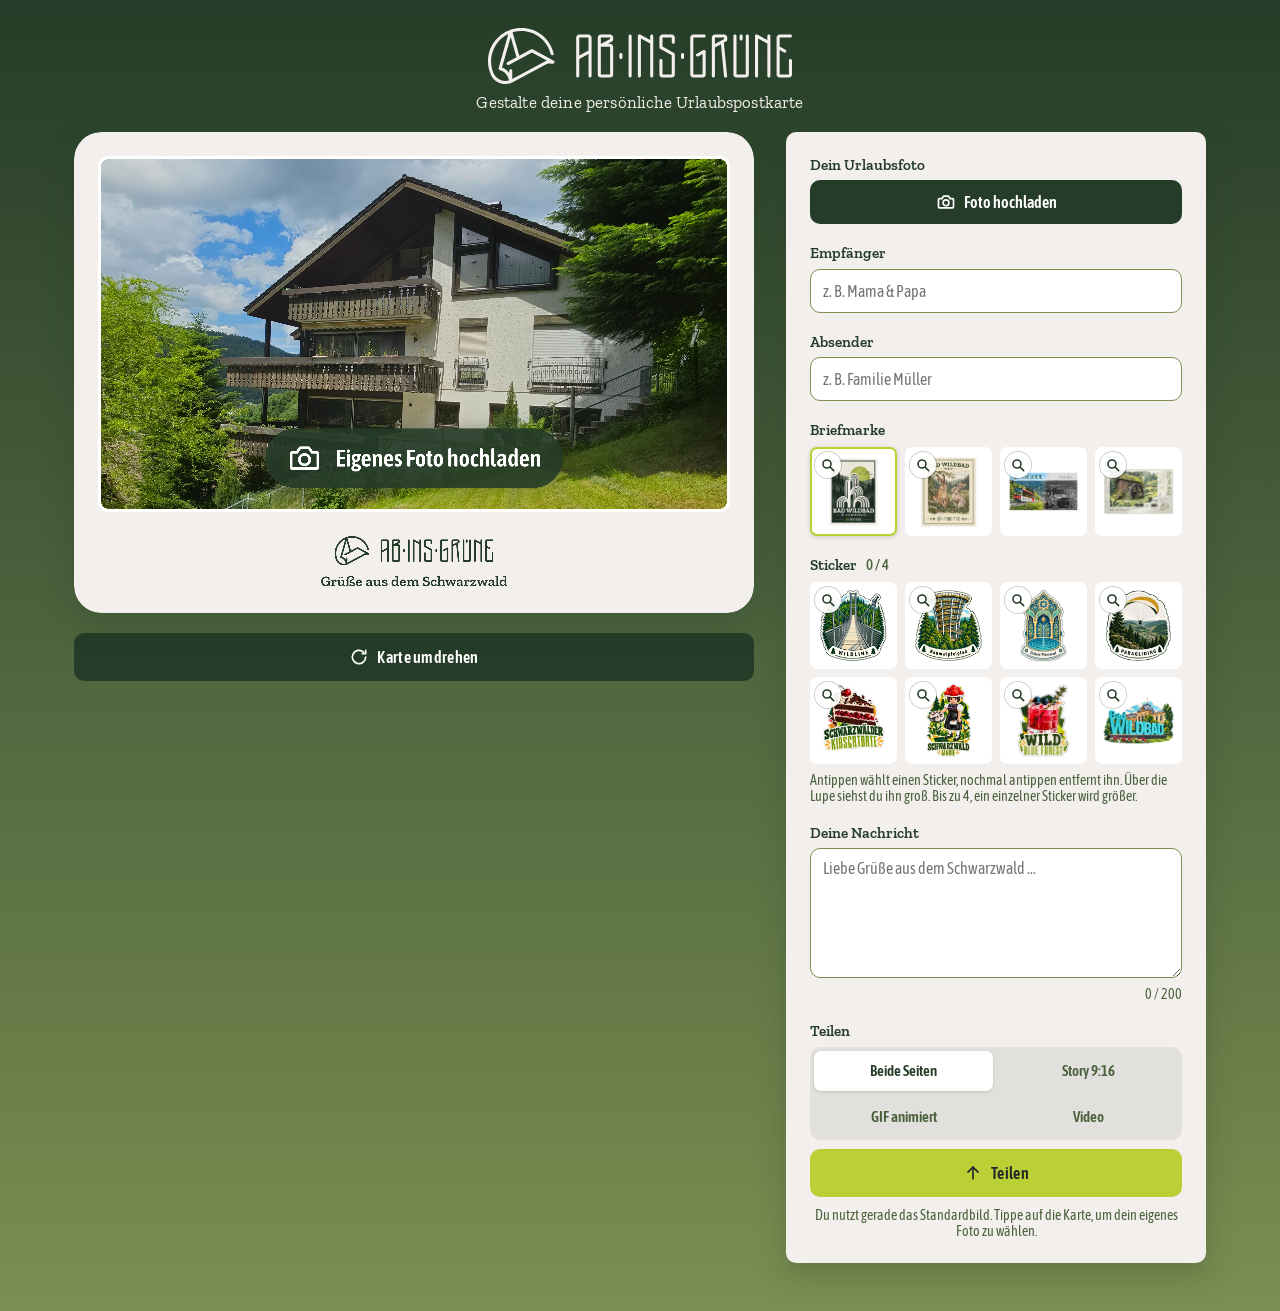
==== commit 7e36b300: "Align default photo to the top so the roof is fully visible Co-Authored-By: Claude Sonnet 5.5 <norep" ====
--- a/index.html
+++ b/index.html
@@ -7,7 +7,7 @@
   <link rel="preconnect" href="https://fonts.googleapis.com">
   <link rel="preconnect" href="https://fonts.gstatic.com" crossorigin>
   <link href="https://fonts.googleapis.com/css2?family=Zilla+Slab:wght@400;600;700&family=Asap+Condensed:ital,wght@0,400;0,500;0,600;0,700;1,500&display=swap" rel="stylesheet">
-  <link rel="stylesheet" href="postkarte.css?v=12">
+  <link rel="stylesheet" href="postkarte.css?v=13">
 </head>
 <body>
   <header class="page-header">
@@ -189,6 +189,6 @@
     </div>
   </dialog>
 
-  <script src="postkarte.js?v=12"></script>
+  <script src="postkarte.js?v=13"></script>
 </body>
 </html>
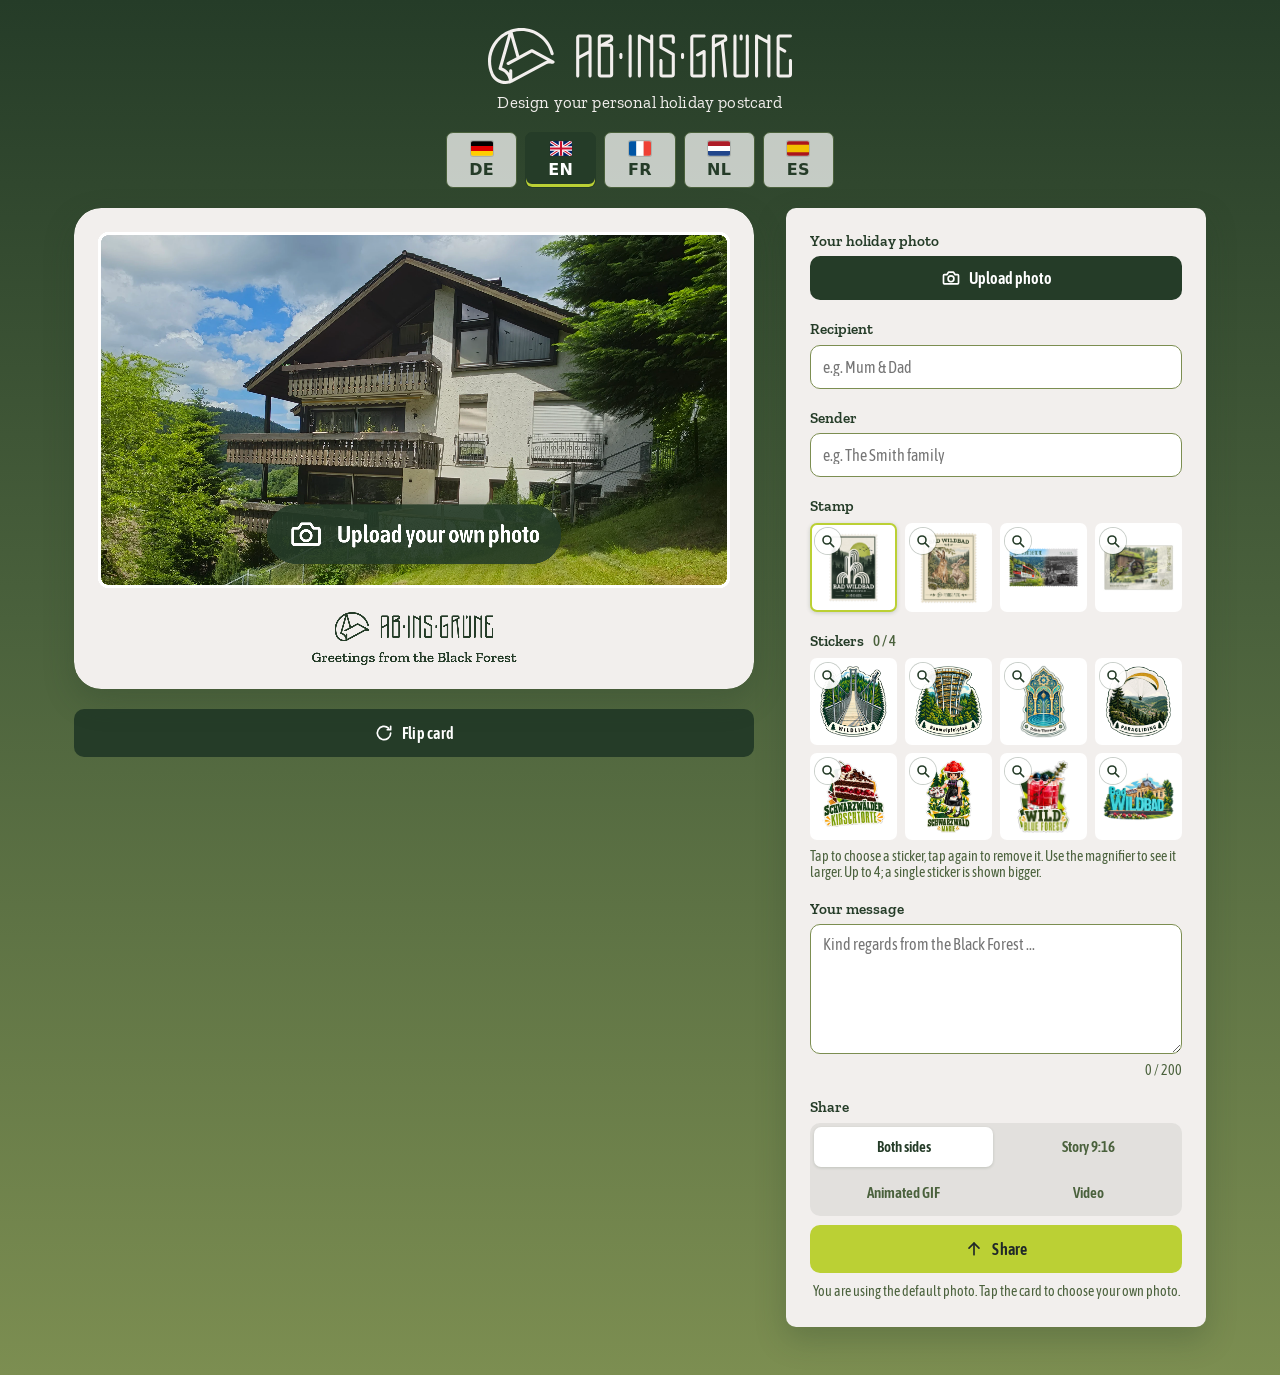
==== commit 8d933f54: "Add language selection (de, en, fr, nl, es) incl. card texts Co-Authored-By: Claude Sonnet 5.5 <nore" ====
--- a/index.html
+++ b/index.html
@@ -7,13 +7,36 @@
   <link rel="preconnect" href="https://fonts.googleapis.com">
   <link rel="preconnect" href="https://fonts.gstatic.com" crossorigin>
   <link href="https://fonts.googleapis.com/css2?family=Zilla+Slab:wght@400;600;700&family=Asap+Condensed:ital,wght@0,400;0,500;0,600;0,700;1,500&display=swap" rel="stylesheet">
-  <link rel="stylesheet" href="postkarte.css?v=13">
+  <link rel="stylesheet" href="postkarte.css?v=14">
 </head>
 <body>
   <header class="page-header">
     <img class="page-logo" src="assets/AIG_logotype_signet_links_dust.svg" alt="Ab ins Grüne">
-    <p class="page-tagline">Gestalte deine persönliche Urlaubspostkarte</p>
+    <p class="page-tagline" data-i18n="tagline">Gestalte deine persönliche Urlaubspostkarte</p>
   </header>
+
+  <nav class="langs" id="lang-nav" data-i18n-aria="langAria">
+      <button class="lang-btn lang-option" data-lang="de" aria-pressed="false" lang="de" aria-label="Deutsch">
+        <svg class="lang-flag" viewBox="0 0 60 40" aria-hidden="true" focusable="false"><path fill="#000" d="M0 0h60v14H0z"/><path fill="#D00" d="M0 13.333h60v13.334H0z"/><path fill="#FFCE00" d="M0 26.667h60V40H0z"/></svg>
+        <span>DE</span>
+      </button>
+      <button class="lang-btn lang-option" data-lang="en" aria-pressed="false" lang="en" aria-label="English">
+        <svg class="lang-flag" viewBox="0 0 60 40" aria-hidden="true" focusable="false"><path fill="#012169" d="M0 0h60v40H0z"/><path stroke="#FFF" stroke-width="8" d="m0 0 60 40M60 0 0 40"/><path stroke="#C8102E" stroke-width="3" d="m0 0 60 40M60 0 0 40"/><path fill="#FFF" d="M24 0h12v40H24zM0 14h60v12H0z"/><path fill="#C8102E" d="M27 0h6v40h-6zM0 17h60v6H0z"/></svg>
+        <span>EN</span>
+      </button>
+      <button class="lang-btn lang-option" data-lang="fr" aria-pressed="false" lang="fr" aria-label="Français">
+        <svg class="lang-flag" viewBox="0 0 60 40" aria-hidden="true" focusable="false"><path fill="#0055A4" d="M0 0h20v40H0z"/><path fill="#FFF" d="M20 0h20v40H20z"/><path fill="#EF4135" d="M40 0h20v40H40z"/></svg>
+        <span>FR</span>
+      </button>
+      <button class="lang-btn lang-option" data-lang="nl" aria-pressed="false" lang="nl" aria-label="Nederlands">
+        <svg class="lang-flag" viewBox="0 0 60 40" aria-hidden="true" focusable="false"><path fill="#AE1C28" d="M0 0h60v14H0z"/><path fill="#FFF" d="M0 13.333h60v13.334H0z"/><path fill="#21468B" d="M0 26.667h60V40H0z"/></svg>
+        <span>NL</span>
+      </button>
+      <button class="lang-btn lang-option" data-lang="es" aria-pressed="false" lang="es" aria-label="Español">
+        <svg class="lang-flag" viewBox="0 0 60 40" aria-hidden="true" focusable="false"><path fill="#AA151B" d="M0 0h60v40H0z"/><path fill="#F1BF00" d="M0 10h60v20H0z"/></svg>
+        <span>ES</span>
+      </button>
+    </nav>
 
   <main class="layout">
     <section class="preview-column">
@@ -21,12 +44,12 @@
         <div class="postcard-flip-inner" id="postcard-flip-inner">
           <div class="postcard-face postcard-face--front">
             <div class="postcard-face-clip">
-              <canvas id="canvas-front" width="2880" height="2036" aria-label="Vorderseite der Postkarte"></canvas>
+              <canvas id="canvas-front" width="2880" height="2036" data-i18n-aria="frontAria" aria-label="Vorderseite der Postkarte"></canvas>
             </div>
           </div>
           <div class="postcard-face postcard-face--back">
             <div class="postcard-face-clip">
-              <canvas id="canvas-back" width="2880" height="2036" aria-label="Rückseite der Postkarte"></canvas>
+              <canvas id="canvas-back" width="2880" height="2036" data-i18n-aria="backAria" aria-label="Rückseite der Postkarte"></canvas>
             </div>
           </div>
         </div>
@@ -39,50 +62,50 @@
            Teilen-Bedienung sitzt deshalb in der Formularspalte. -->
       <div class="preview-actions">
         <button type="button" id="btn-flip" class="btn btn-secondary">
-          <svg class="btn-icon" viewBox="0 0 24 24" width="24" height="24" fill="none" stroke="currentColor" stroke-width="2" stroke-linecap="round" stroke-linejoin="round" aria-hidden="true"><path d="M20 12a8 8 0 1 1-2.6-5.9"/><path d="M20 4v4h-4"/></svg> Karte umdrehen
+          <svg class="btn-icon" viewBox="0 0 24 24" width="24" height="24" fill="none" stroke="currentColor" stroke-width="2" stroke-linecap="round" stroke-linejoin="round" aria-hidden="true"><path d="M20 12a8 8 0 1 1-2.6-5.9"/><path d="M20 4v4h-4"/></svg> <span data-i18n="flip">Karte umdrehen</span>
         </button>
       </div>
     </section>
 
     <section class="form-column">
       <div class="form-group">
-        <label for="photo-input" class="form-label">Dein Urlaubsfoto</label>
+        <label for="photo-input" class="form-label" data-i18n="photoLabel">Dein Urlaubsfoto</label>
         <label for="photo-input" class="upload-button">
-          <svg class="btn-icon" viewBox="0 0 24 24" width="24" height="24" fill="none" stroke="currentColor" stroke-width="2" stroke-linecap="round" stroke-linejoin="round" aria-hidden="true"><path d="M4 8h3l2-3h6l2 3h3a1 1 0 0 1 1 1v9a1 1 0 0 1-1 1H4a1 1 0 0 1-1-1V9a1 1 0 0 1 1-1z"/><circle cx="12" cy="13" r="3.5"/></svg> Foto hochladen
+          <svg class="btn-icon" viewBox="0 0 24 24" width="24" height="24" fill="none" stroke="currentColor" stroke-width="2" stroke-linecap="round" stroke-linejoin="round" aria-hidden="true"><path d="M4 8h3l2-3h6l2 3h3a1 1 0 0 1 1 1v9a1 1 0 0 1-1 1H4a1 1 0 0 1-1-1V9a1 1 0 0 1 1-1z"/><circle cx="12" cy="13" r="3.5"/></svg> <span data-i18n="upload">Foto hochladen</span>
         </label>
         <input type="file" id="photo-input" accept="image/*" class="visually-hidden">
         <button type="button" id="btn-recrop" class="btn btn-secondary form-button" hidden>
-          <svg class="btn-icon" viewBox="0 0 24 24" width="24" height="24" fill="none" stroke="currentColor" stroke-width="2" stroke-linecap="round" stroke-linejoin="round" aria-hidden="true"><circle cx="6" cy="6" r="3"/><circle cx="6" cy="18" r="3"/><path d="M8.5 7.5 20 19M8.5 16.5 20 5"/></svg> Ausschnitt anpassen
+          <svg class="btn-icon" viewBox="0 0 24 24" width="24" height="24" fill="none" stroke="currentColor" stroke-width="2" stroke-linecap="round" stroke-linejoin="round" aria-hidden="true"><circle cx="6" cy="6" r="3"/><circle cx="6" cy="18" r="3"/><path d="M8.5 7.5 20 19M8.5 16.5 20 5"/></svg> <span data-i18n="recrop">Ausschnitt anpassen</span>
         </button>
       </div>
 
       <div class="form-group">
-        <label for="recipient-input" class="form-label">Empfänger</label>
-        <input type="text" id="recipient-input" class="form-input" placeholder="z. B. Mama &amp; Papa" maxlength="40">
-      </div>
-
-      <div class="form-group">
-        <label for="sender-input" class="form-label">Absender</label>
-        <input type="text" id="sender-input" class="form-input" placeholder="z. B. Familie M&uuml;ller" maxlength="40">
+        <label for="recipient-input" class="form-label" data-i18n="recipient">Empfänger</label>
+        <input type="text" id="recipient-input" class="form-input" placeholder="z. B. Mama &amp; Papa" data-i18n-placeholder="recipientPh" maxlength="40">
+      </div>
+
+      <div class="form-group">
+        <label for="sender-input" class="form-label" data-i18n="sender">Absender</label>
+        <input type="text" id="sender-input" class="form-input" placeholder="z. B. Familie M&uuml;ller" data-i18n-placeholder="senderPh" maxlength="40">
       </div>
 
       <!-- Auswahl ueber Bildvorschauen statt Textlabels: der Gast sieht, was
            er waehlt. Die Gruppe wird von updateStampOptions() ausgeblendet,
            wenn keines der Motive geladen werden konnte. -->
       <div class="form-group stamp-group" id="stamp-group" hidden>
-        <span class="form-label">Briefmarke</span>
-        <div class="stamp-choices" role="group" aria-label="Briefmarken-Motiv">
+        <span class="form-label" data-i18n="stamp">Briefmarke</span>
+        <div class="stamp-choices" role="group" data-i18n-aria="stampAria" aria-label="Briefmarken-Motiv">
           <button type="button" class="stamp-choice" data-stamp="bad-wildbad" aria-pressed="false">
             <img src="assets/AIG_marke_bad_wildbad.webp" alt="Bad Wildbad" loading="lazy">
           </button>
           <button type="button" class="stamp-choice" data-stamp="hasen" aria-pressed="false">
-            <img src="assets/AIG_marke_hasen.webp" alt="Hasen" loading="lazy">
+            <img src="assets/AIG_marke_hasen.webp" alt="Hasen" data-i18n-alt="stampHasen" loading="lazy">
           </button>
           <button type="button" class="stamp-choice" data-stamp="sommerbergbahn" aria-pressed="false">
             <img src="assets/AIG_marke_sommerbergbahn.webp" alt="Sommerbergbahn" loading="lazy">
           </button>
           <button type="button" class="stamp-choice" data-stamp="wasserrad" aria-pressed="false">
-            <img src="assets/AIG_marke_wasserrad.webp" alt="Wasserrad im Kurpark" loading="lazy">
+            <img src="assets/AIG_marke_wasserrad.webp" alt="Wasserrad im Kurpark" data-i18n-alt="stampWasserrad" loading="lazy">
           </button>
         </div>
       </div>
@@ -92,8 +115,8 @@
            Schalter und werden von updateStickerOptions() eingeblendet, sobald
            ihre Datei geladen ist; die Zahl darauf ist der Platz auf der Karte. -->
       <div class="form-group sticker-group" id="sticker-group" hidden>
-        <span class="form-label">Sticker <span class="sticker-count" id="sticker-count">0 / 4</span></span>
-        <div class="sticker-choices" role="group" aria-label="Sticker auswählen">
+        <span class="form-label"><span data-i18n="sticker">Sticker</span> <span class="sticker-count" id="sticker-count">0 / 4</span></span>
+        <div class="sticker-choices" role="group" data-i18n-aria="stickerAria" aria-label="Sticker auswählen">
           <button type="button" class="sticker-choice" data-sticker="wildline" aria-label="Sticker Wildline" aria-pressed="false" hidden>
             <img src="assets/AIG_sticker_wildline.webp" alt="" loading="lazy">
           </button>
@@ -119,27 +142,27 @@
             <img src="assets/AIG_sticker_bad_wildbad.webp" alt="" loading="lazy">
           </button>
         </div>
-        <p class="sticker-hint">Antippen wählt einen Sticker, nochmal antippen entfernt ihn. Über die Lupe siehst du ihn groß. Bis zu 4, ein einzelner Sticker wird größer.</p>
-      </div>
-
-      <div class="form-group">
-        <label for="message-input" class="form-label">Deine Nachricht</label>
-        <textarea id="message-input" class="form-textarea" rows="6" maxlength="200" placeholder="Liebe Grüße aus dem Schwarzwald ..."></textarea>
+        <p class="sticker-hint" data-i18n="stickerHint">Antippen wählt einen Sticker, nochmal antippen entfernt ihn. Über die Lupe siehst du ihn groß. Bis zu 4, ein einzelner Sticker wird größer.</p>
+      </div>
+
+      <div class="form-group">
+        <label for="message-input" class="form-label" data-i18n="message">Deine Nachricht</label>
+        <textarea id="message-input" class="form-textarea" rows="6" maxlength="200" placeholder="Liebe Grüße aus dem Schwarzwald ..." data-i18n-placeholder="messagePh"></textarea>
         <p class="char-counter"><span id="char-count">0</span> / 200</p>
       </div>
 
       <div class="form-group share-group">
-        <span class="form-label">Teilen</span>
-
-        <div class="share-format" role="group" aria-label="Format zum Teilen">
-          <button type="button" id="fmt-both" class="share-format-option is-active" aria-pressed="true">Beide Seiten</button>
-          <button type="button" id="fmt-story" class="share-format-option" aria-pressed="false">Story 9:16</button>
-          <button type="button" id="fmt-gif" class="share-format-option" aria-pressed="false">GIF animiert</button>
-          <button type="button" id="fmt-video" class="share-format-option" aria-pressed="false">Video</button>
+        <span class="form-label" data-i18n="share">Teilen</span>
+
+        <div class="share-format" role="group" data-i18n-aria="shareFormatAria" aria-label="Format zum Teilen">
+          <button type="button" id="fmt-both" class="share-format-option is-active" aria-pressed="true" data-i18n="fmtBoth">Beide Seiten</button>
+          <button type="button" id="fmt-story" class="share-format-option" aria-pressed="false" data-i18n="fmtStory">Story 9:16</button>
+          <button type="button" id="fmt-gif" class="share-format-option" aria-pressed="false" data-i18n="fmtGif">GIF animiert</button>
+          <button type="button" id="fmt-video" class="share-format-option" aria-pressed="false" data-i18n="fmtVideo">Video</button>
         </div>
 
         <button type="button" id="btn-share" class="btn btn-primary share-button" disabled>
-          <svg class="btn-icon" viewBox="0 0 24 24" width="24" height="24" fill="none" stroke="currentColor" stroke-width="2" stroke-linecap="round" stroke-linejoin="round" aria-hidden="true"><path d="M12 19V5"/><path d="M6 11l6-6 6 6"/></svg> <span id="share-label">Teilen</span>
+          <svg class="btn-icon" viewBox="0 0 24 24" width="24" height="24" fill="none" stroke="currentColor" stroke-width="2" stroke-linecap="round" stroke-linejoin="round" aria-hidden="true"><path d="M12 19V5"/><path d="M6 11l6-6 6 6"/></svg> <span id="share-label" data-i18n="share">Teilen</span>
         </button>
         <p class="share-status" id="share-status" role="status" aria-live="polite"></p>
 
@@ -154,24 +177,24 @@
        inerten Hintergrund ohne selbstgebaute Logik. -->
   <dialog id="crop-dialog" class="crop-dialog" aria-labelledby="crop-dialog-title">
     <div class="crop-dialog-body">
-      <h2 id="crop-dialog-title" class="crop-dialog-title">Bildausschnitt w&auml;hlen</h2>
+      <h2 id="crop-dialog-title" class="crop-dialog-title" data-i18n="cropTitle">Bildausschnitt w&auml;hlen</h2>
 
       <div class="crop-stage" id="crop-stage">
-        <canvas id="crop-canvas" aria-label="Vorschau des gew&auml;hlten Bildausschnitts"></canvas>
+        <canvas id="crop-canvas" data-i18n-aria="cropCanvasAria" aria-label="Vorschau des gew&auml;hlten Bildausschnitts"></canvas>
       </div>
 
       <!-- Zoom-Slider zusaetzlich zu Mausrad/Pinch, weil ein Canvas selbst
            nicht per Tastatur oder Screenreader bedienbar ist. -->
       <div class="crop-zoom">
-        <label for="crop-zoom" class="crop-zoom-label">Zoom</label>
+        <label for="crop-zoom" class="crop-zoom-label" data-i18n="zoom">Zoom</label>
         <input type="range" id="crop-zoom" class="crop-zoom-slider" min="1" max="4" step="0.01" value="1">
       </div>
 
-      <p class="crop-hint">Zum Verschieben ziehen. Zum Zoomen (auch Verkleinern) den Regler, das Mausrad oder zwei Finger nutzen.</p>
+      <p class="crop-hint" data-i18n="cropHint">Zum Verschieben ziehen. Zum Zoomen (auch Verkleinern) den Regler, das Mausrad oder zwei Finger nutzen.</p>
 
       <div class="crop-actions">
-        <button type="button" id="crop-cancel" class="btn btn-secondary">Abbrechen</button>
-        <button type="button" id="crop-confirm" class="btn btn-primary">&Uuml;bernehmen</button>
+        <button type="button" id="crop-cancel" class="btn btn-secondary" data-i18n="cancel">Abbrechen</button>
+        <button type="button" id="crop-confirm" class="btn btn-primary" data-i18n="confirm">&Uuml;bernehmen</button>
       </div>
     </div>
   </dialog>
@@ -183,12 +206,13 @@
         <img id="preview-img" alt="">
       </div>
       <div class="crop-actions">
-        <button type="button" id="preview-close" class="btn btn-secondary">Schlie&szlig;en</button>
+        <button type="button" id="preview-close" class="btn btn-secondary" data-i18n="close">Schlie&szlig;en</button>
         <button type="button" id="preview-action" class="btn btn-primary">Ausw&auml;hlen</button>
       </div>
     </div>
   </dialog>
 
-  <script src="postkarte.js?v=13"></script>
+  <script src="i18n.js?v=14"></script>
+  <script src="postkarte.js?v=14"></script>
 </body>
 </html>
--- a/postkarte.css
+++ b/postkarte.css
@@ -668,3 +668,63 @@
   opacity: 0.55;
   cursor: default;
 }
+
+/* ---------------- Sprachauswahl ---------------- */
+/* Wie auf der Waschtrockner-Anleitung: Flagge + Kuerzel, aktive Sprache
+   dunkelgruen mit Fichte-Streifen. Hier nicht klebend, weil die Kartenvorschau
+   mobil bereits am oberen Rand klebt. */
+.langs {
+  display: flex;
+  justify-content: center;
+  gap: 0.5rem;
+  width: 100%;
+  max-width: 420px;
+  margin: 0 auto 1.25rem;
+  padding: 0 1rem;
+}
+
+.lang-btn {
+  display: inline-flex;
+  align-items: center;
+  justify-content: center;
+  flex-direction: column;
+  gap: 4px;
+  flex: 1 0 0;
+  min-width: 44px;
+  min-height: 44px;
+  padding: 8px 4px;
+  border: 1px solid var(--c-wald2);
+  border-radius: 7px;
+  background: rgba(255, 255, 255, 0.72);
+  color: var(--c-wald);
+  font: 700 1rem var(--font-body);
+  letter-spacing: 0.02em;
+  cursor: pointer;
+  transition: 0.18s ease;
+}
+
+.lang-btn:hover {
+  background: var(--c-white);
+}
+
+.lang-btn.is-active {
+  border-color: var(--c-wald);
+  background: var(--c-wald);
+  color: var(--c-white);
+  box-shadow: inset 0 -3px 0 var(--c-fichte);
+}
+
+.lang-btn:focus-visible {
+  outline: 2px solid var(--c-fichte);
+  outline-offset: 2px;
+}
+
+.lang-flag {
+  display: block;
+  width: 22px;
+  height: 15px;
+  flex: none;
+  border-radius: 2px;
+  overflow: hidden;
+  box-shadow: 0 0 0 1px rgba(32, 40, 41, 0.16);
+}
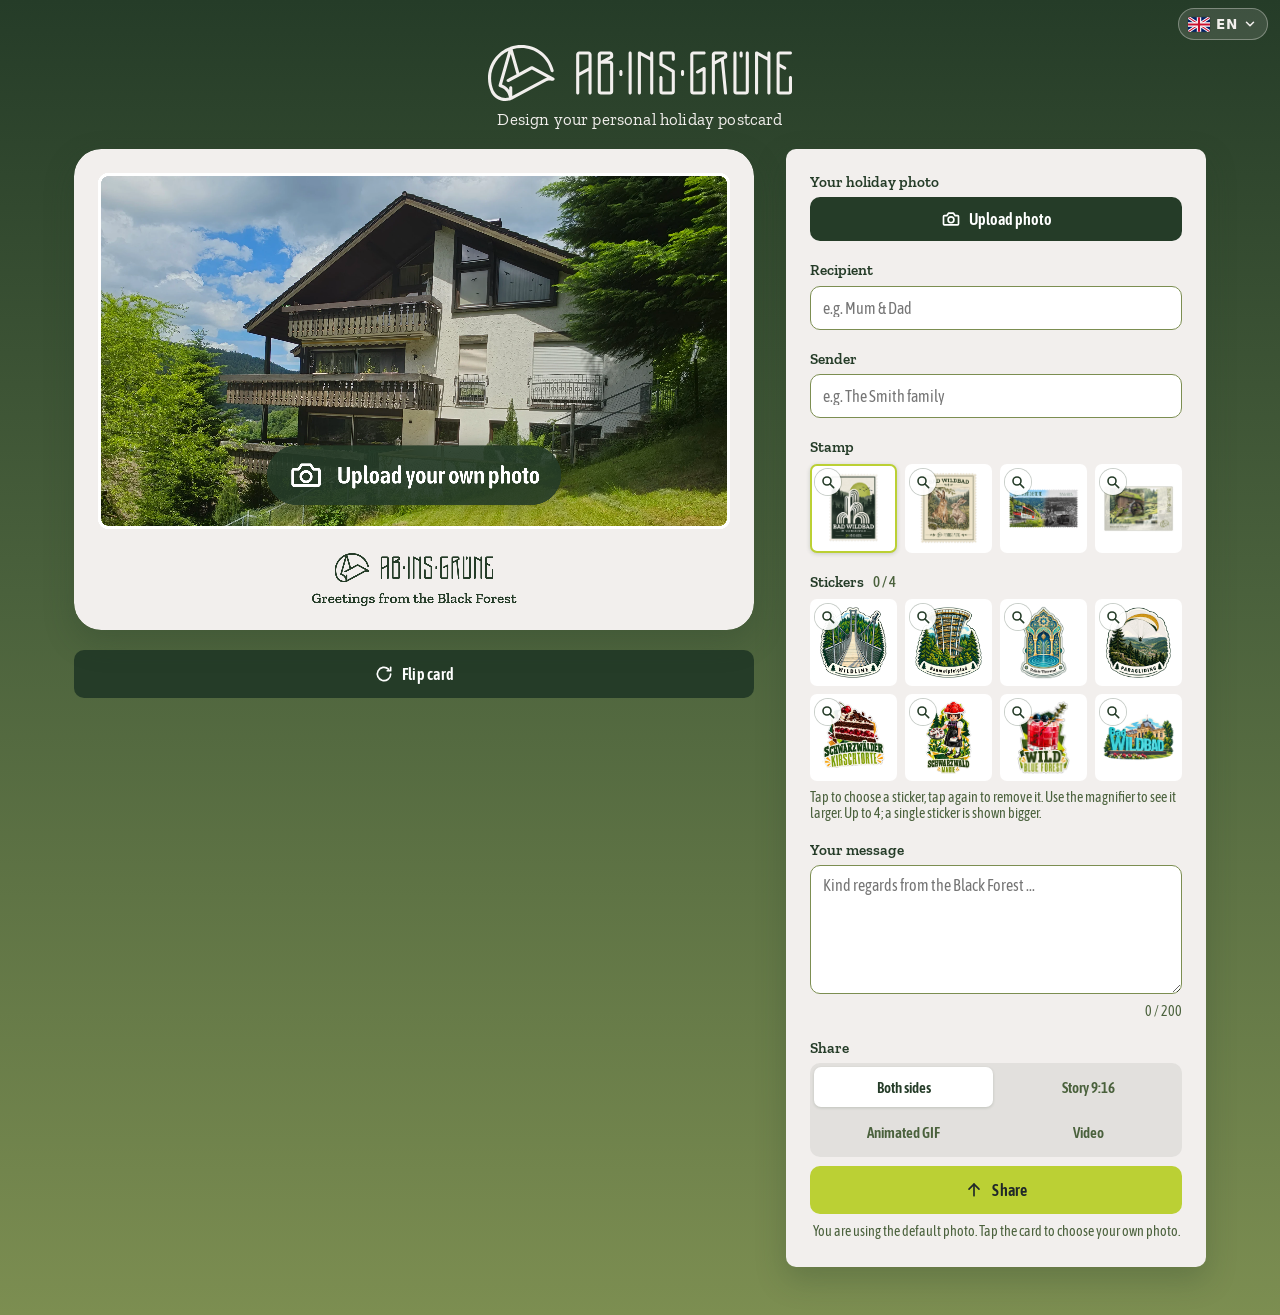
==== commit d0463795: "Compact language menu: small flag button in the header with dropdown Co-Authored-By: Claude Sonnet 5" ====
--- a/index.html
+++ b/index.html
@@ -7,36 +7,44 @@
   <link rel="preconnect" href="https://fonts.googleapis.com">
   <link rel="preconnect" href="https://fonts.gstatic.com" crossorigin>
   <link href="https://fonts.googleapis.com/css2?family=Zilla+Slab:wght@400;600;700&family=Asap+Condensed:ital,wght@0,400;0,500;0,600;0,700;1,500&display=swap" rel="stylesheet">
-  <link rel="stylesheet" href="postkarte.css?v=14">
+  <link rel="stylesheet" href="postkarte.css?v=15">
 </head>
 <body>
   <header class="page-header">
     <img class="page-logo" src="assets/AIG_logotype_signet_links_dust.svg" alt="Ab ins Grüne">
     <p class="page-tagline" data-i18n="tagline">Gestalte deine persönliche Urlaubspostkarte</p>
+    <div class="lang-menu" id="lang-menu">
+      <button type="button" class="lang-toggle" id="lang-toggle" aria-haspopup="true" aria-expanded="false" aria-controls="lang-list" data-i18n-aria="langAria">
+        <span class="lang-toggle-flag" id="lang-toggle-flag"></span>
+        <span class="lang-toggle-code" id="lang-toggle-code">DE</span>
+        <svg class="lang-chevron" viewBox="0 0 24 24" width="14" height="14" fill="none" stroke="currentColor" stroke-width="2.6" stroke-linecap="round" stroke-linejoin="round" aria-hidden="true"><path d="M6 9l6 6 6-6"/></svg>
+      </button>
+      <div class="lang-list" id="lang-list" role="menu" hidden>
+      <button class="lang-item lang-option" role="menuitemradio" data-lang="de" lang="de" aria-label="Deutsch">
+        <svg class="lang-flag" viewBox="0 0 60 40" aria-hidden="true" focusable="false"><path fill="#000" d="M0 0h60v14H0z"/><path fill="#D00" d="M0 13.333h60v13.334H0z"/><path fill="#FFCE00" d="M0 26.667h60V40H0z"/></svg>
+        <span>Deutsch</span>
+      </button>
+      <button class="lang-item lang-option" role="menuitemradio" data-lang="en" lang="en" aria-label="English">
+        <svg class="lang-flag" viewBox="0 0 60 40" aria-hidden="true" focusable="false"><path fill="#012169" d="M0 0h60v40H0z"/><path stroke="#FFF" stroke-width="8" d="m0 0 60 40M60 0 0 40"/><path stroke="#C8102E" stroke-width="3" d="m0 0 60 40M60 0 0 40"/><path fill="#FFF" d="M24 0h12v40H24zM0 14h60v12H0z"/><path fill="#C8102E" d="M27 0h6v40h-6zM0 17h60v6H0z"/></svg>
+        <span>English</span>
+      </button>
+      <button class="lang-item lang-option" role="menuitemradio" data-lang="fr" lang="fr" aria-label="Français">
+        <svg class="lang-flag" viewBox="0 0 60 40" aria-hidden="true" focusable="false"><path fill="#0055A4" d="M0 0h20v40H0z"/><path fill="#FFF" d="M20 0h20v40H20z"/><path fill="#EF4135" d="M40 0h20v40H40z"/></svg>
+        <span>Français</span>
+      </button>
+      <button class="lang-item lang-option" role="menuitemradio" data-lang="nl" lang="nl" aria-label="Nederlands">
+        <svg class="lang-flag" viewBox="0 0 60 40" aria-hidden="true" focusable="false"><path fill="#AE1C28" d="M0 0h60v14H0z"/><path fill="#FFF" d="M0 13.333h60v13.334H0z"/><path fill="#21468B" d="M0 26.667h60V40H0z"/></svg>
+        <span>Nederlands</span>
+      </button>
+      <button class="lang-item lang-option" role="menuitemradio" data-lang="es" lang="es" aria-label="Español">
+        <svg class="lang-flag" viewBox="0 0 60 40" aria-hidden="true" focusable="false"><path fill="#AA151B" d="M0 0h60v40H0z"/><path fill="#F1BF00" d="M0 10h60v20H0z"/></svg>
+        <span>Español</span>
+      </button>
+      </div>
+    </div>
   </header>
 
-  <nav class="langs" id="lang-nav" data-i18n-aria="langAria">
-      <button class="lang-btn lang-option" data-lang="de" aria-pressed="false" lang="de" aria-label="Deutsch">
-        <svg class="lang-flag" viewBox="0 0 60 40" aria-hidden="true" focusable="false"><path fill="#000" d="M0 0h60v14H0z"/><path fill="#D00" d="M0 13.333h60v13.334H0z"/><path fill="#FFCE00" d="M0 26.667h60V40H0z"/></svg>
-        <span>DE</span>
-      </button>
-      <button class="lang-btn lang-option" data-lang="en" aria-pressed="false" lang="en" aria-label="English">
-        <svg class="lang-flag" viewBox="0 0 60 40" aria-hidden="true" focusable="false"><path fill="#012169" d="M0 0h60v40H0z"/><path stroke="#FFF" stroke-width="8" d="m0 0 60 40M60 0 0 40"/><path stroke="#C8102E" stroke-width="3" d="m0 0 60 40M60 0 0 40"/><path fill="#FFF" d="M24 0h12v40H24zM0 14h60v12H0z"/><path fill="#C8102E" d="M27 0h6v40h-6zM0 17h60v6H0z"/></svg>
-        <span>EN</span>
-      </button>
-      <button class="lang-btn lang-option" data-lang="fr" aria-pressed="false" lang="fr" aria-label="Français">
-        <svg class="lang-flag" viewBox="0 0 60 40" aria-hidden="true" focusable="false"><path fill="#0055A4" d="M0 0h20v40H0z"/><path fill="#FFF" d="M20 0h20v40H20z"/><path fill="#EF4135" d="M40 0h20v40H40z"/></svg>
-        <span>FR</span>
-      </button>
-      <button class="lang-btn lang-option" data-lang="nl" aria-pressed="false" lang="nl" aria-label="Nederlands">
-        <svg class="lang-flag" viewBox="0 0 60 40" aria-hidden="true" focusable="false"><path fill="#AE1C28" d="M0 0h60v14H0z"/><path fill="#FFF" d="M0 13.333h60v13.334H0z"/><path fill="#21468B" d="M0 26.667h60V40H0z"/></svg>
-        <span>NL</span>
-      </button>
-      <button class="lang-btn lang-option" data-lang="es" aria-pressed="false" lang="es" aria-label="Español">
-        <svg class="lang-flag" viewBox="0 0 60 40" aria-hidden="true" focusable="false"><path fill="#AA151B" d="M0 0h60v40H0z"/><path fill="#F1BF00" d="M0 10h60v20H0z"/></svg>
-        <span>ES</span>
-      </button>
-    </nav>
+  
 
   <main class="layout">
     <section class="preview-column">
@@ -212,7 +220,7 @@
     </div>
   </dialog>
 
-  <script src="i18n.js?v=14"></script>
-  <script src="postkarte.js?v=14"></script>
+  <script src="i18n.js?v=15"></script>
+  <script src="postkarte.js?v=15"></script>
 </body>
 </html>
--- a/postkarte.css
+++ b/postkarte.css
@@ -670,53 +670,96 @@
 }
 
 /* ---------------- Sprachauswahl ---------------- */
-/* Wie auf der Waschtrockner-Anleitung: Flagge + Kuerzel, aktive Sprache
-   dunkelgruen mit Fichte-Streifen. Hier nicht klebend, weil die Kartenvorschau
-   mobil bereits am oberen Rand klebt. */
-.langs {
-  display: flex;
-  justify-content: center;
-  gap: 0.5rem;
-  width: 100%;
-  max-width: 420px;
-  margin: 0 auto 1.25rem;
-  padding: 0 1rem;
-}
-
-.lang-btn {
+/* Klein: nur Flagge + Kuerzel oben rechts, die Liste klappt bei Bedarf auf. */
+.page-header {
+  position: relative;
+  /* Platz oben fuer den Sprachknopf, damit er das Logo nicht ueberdeckt. */
+  padding-top: 2.8rem;
+}
+
+.lang-menu {
+  position: absolute;
+  top: 0.5rem;
+  right: 0.75rem;
+  z-index: 30;
+}
+
+.lang-toggle {
   display: inline-flex;
   align-items: center;
-  justify-content: center;
-  flex-direction: column;
-  gap: 4px;
-  flex: 1 0 0;
-  min-width: 44px;
+  gap: 0.35rem;
+  min-height: 32px;
+  padding: 0 0.6rem;
+  border: 1px solid rgba(242, 239, 237, 0.35);
+  border-radius: 999px;
+  background: rgba(242, 239, 237, 0.12);
+  color: var(--c-dust);
+  font: 700 0.85rem var(--font-body);
+  letter-spacing: 0.04em;
+  cursor: pointer;
+}
+
+.lang-toggle:hover {
+  background: rgba(242, 239, 237, 0.22);
+}
+
+.lang-toggle:focus-visible,
+.lang-item:focus-visible {
+  outline: 2px solid var(--c-fichte);
+  outline-offset: 2px;
+}
+
+.lang-toggle-flag {
+  display: inline-flex;
+}
+
+.lang-chevron {
+  transition: transform 0.15s ease;
+}
+
+.lang-toggle[aria-expanded="true"] .lang-chevron {
+  transform: rotate(180deg);
+}
+
+.lang-list {
+  position: absolute;
+  top: calc(100% + 6px);
+  right: 0;
+  min-width: 160px;
+  padding: 0.3rem;
+  border-radius: var(--radius);
+  background: var(--c-dust);
+  box-shadow: var(--shadow-card);
+}
+
+.lang-list[hidden] {
+  display: none;
+}
+
+.lang-item {
+  display: flex;
+  align-items: center;
+  gap: 0.6rem;
+  width: 100%;
   min-height: 44px;
-  padding: 8px 4px;
-  border: 1px solid var(--c-wald2);
-  border-radius: 7px;
-  background: rgba(255, 255, 255, 0.72);
+  padding: 0 0.7rem;
+  border: none;
+  border-radius: calc(var(--radius) - 3px);
+  background: transparent;
   color: var(--c-wald);
-  font: 700 1rem var(--font-body);
-  letter-spacing: 0.02em;
+  font: 600 1rem var(--font-body);
+  text-align: left;
   cursor: pointer;
-  transition: 0.18s ease;
-}
-
-.lang-btn:hover {
+}
+
+.lang-item:hover {
   background: var(--c-white);
 }
 
-.lang-btn.is-active {
-  border-color: var(--c-wald);
+.lang-item.is-active {
   background: var(--c-wald);
   color: var(--c-white);
   box-shadow: inset 0 -3px 0 var(--c-fichte);
-}
-
-.lang-btn:focus-visible {
-  outline: 2px solid var(--c-fichte);
-  outline-offset: 2px;
 }
 
 .lang-flag {
